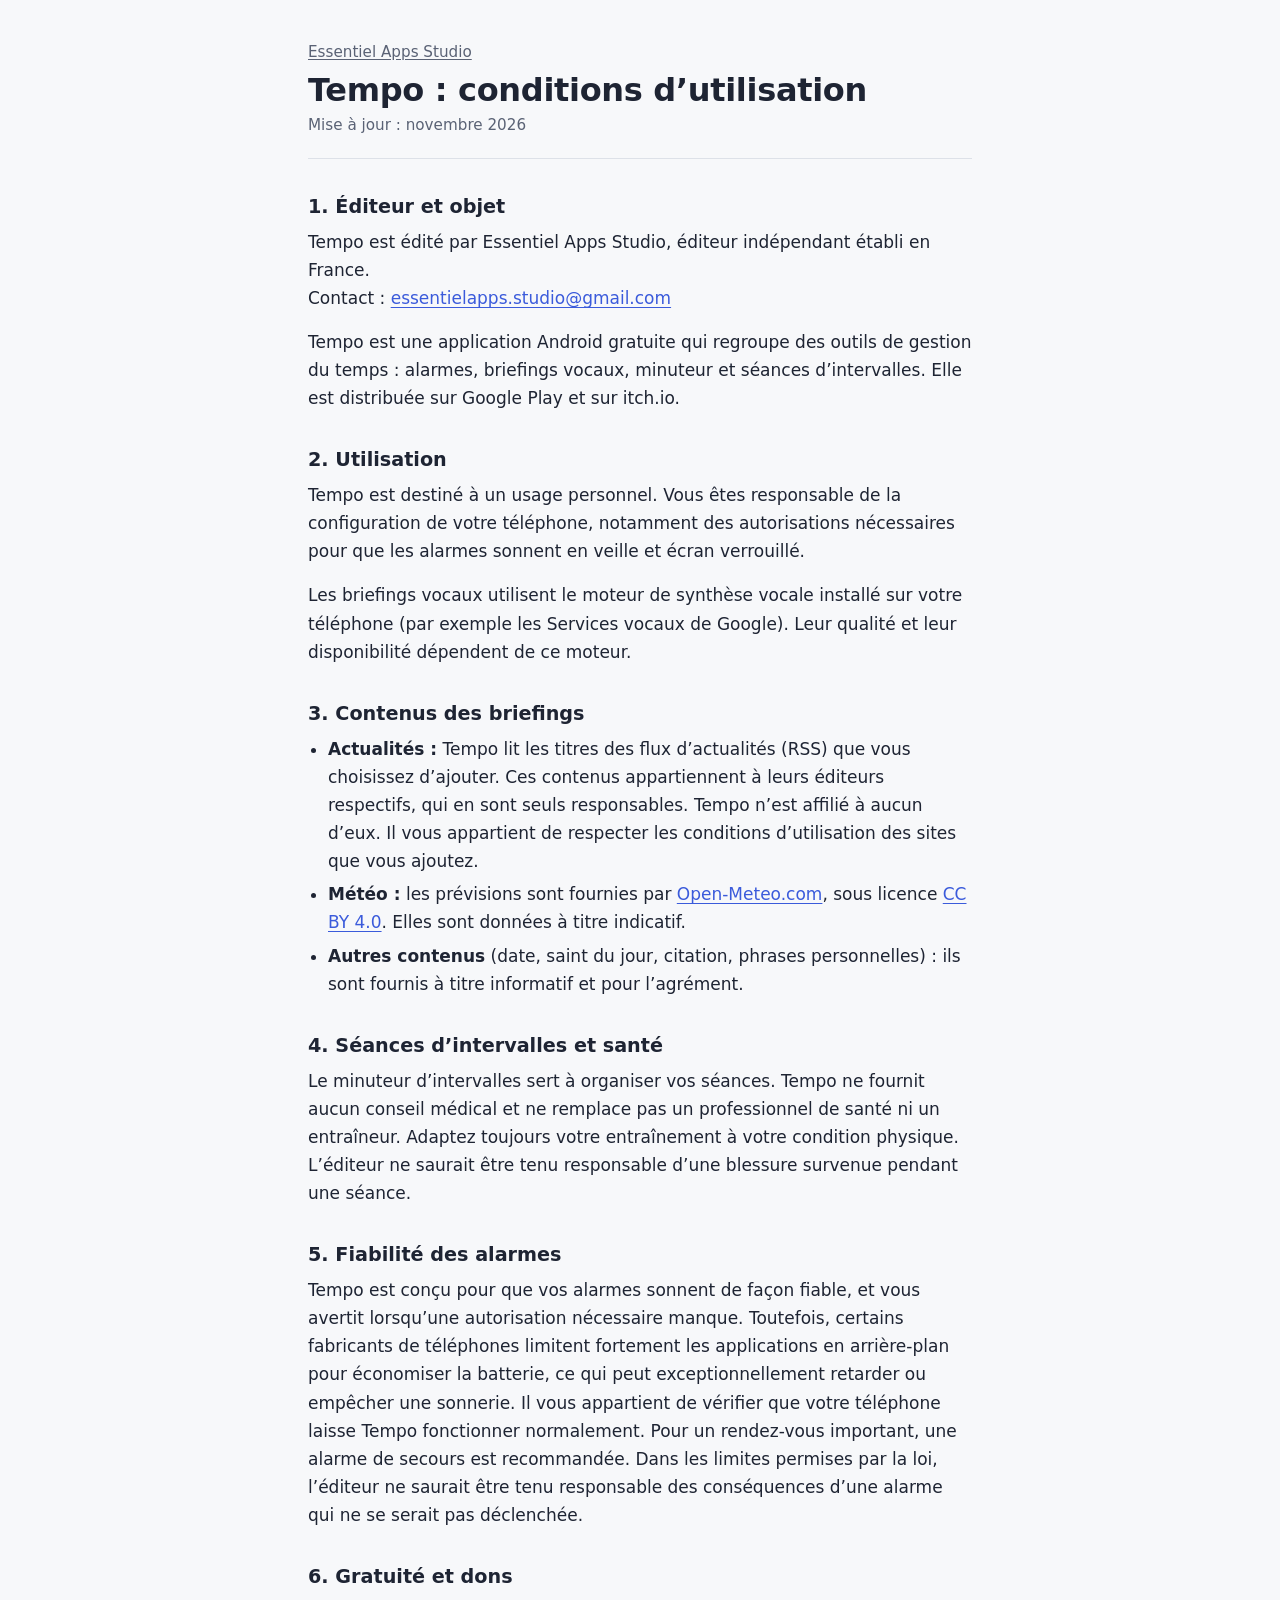
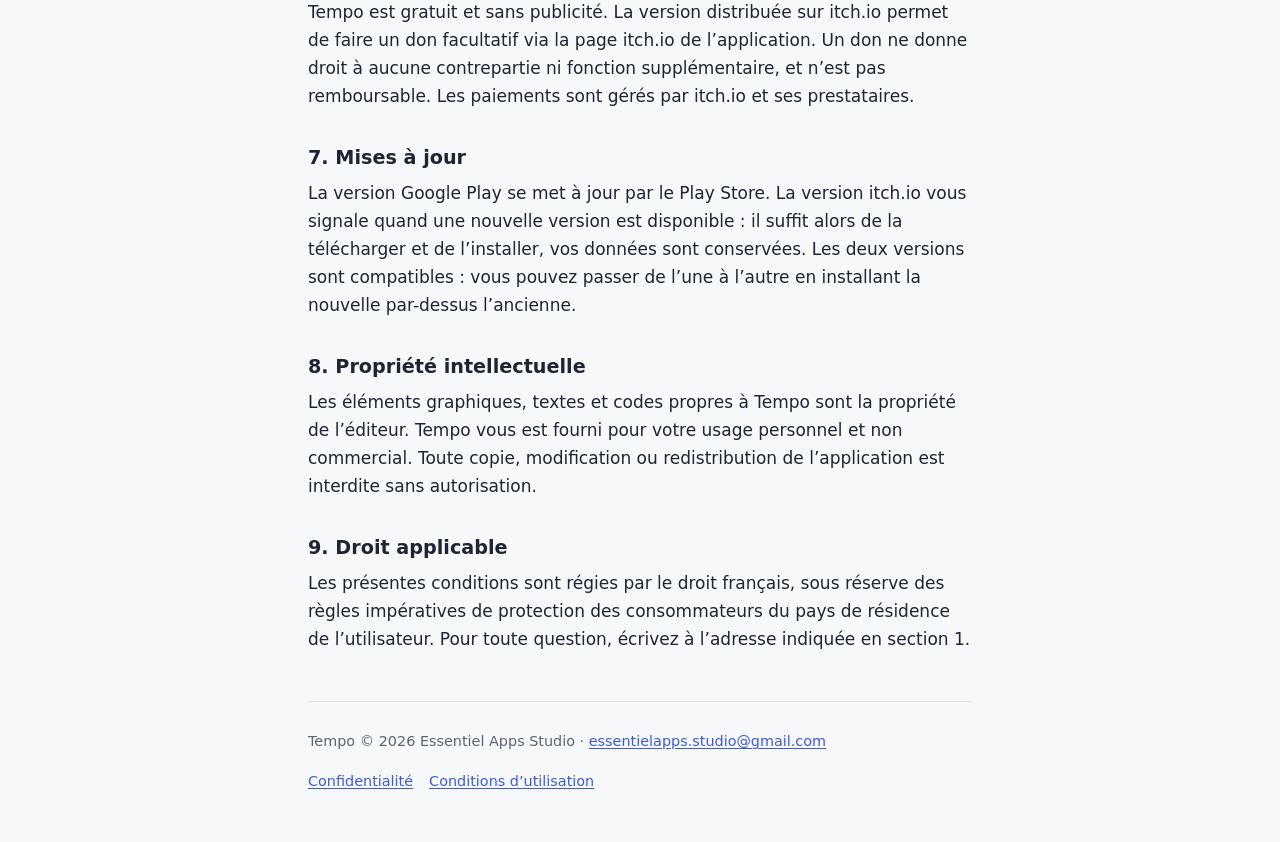
==== tempo/conditions.html @ 18cca5b2 "Add files via upload" ====
<!DOCTYPE html>
<html lang="fr">
<head>
<meta charset="utf-8">
<meta name="viewport" content="width=device-width, initial-scale=1">
<title>Tempo – Conditions d’utilisation</title>
<meta name="description" content="Conditions d’utilisation de l’application Tempo, éditée par Essentiel Apps Studio.">
<link rel="stylesheet" href="../style.css">
</head>
<body>
<main class="page">
<header class="entete">
  <p class="studio"><a href="../">Essentiel Apps Studio</a></p>
  <h1>Tempo : conditions d’utilisation</h1>
  <p class="maj">Mise à jour : novembre 2026</p>
</header>

<h2>1. Éditeur et objet</h2>
<p>Tempo est édité par Essentiel Apps Studio, éditeur indépendant établi en France.<br>
Contact : <a href="mailto:essentielapps.studio@gmail.com">essentielapps.studio@gmail.com</a></p>
<p>Tempo est une application Android gratuite qui regroupe des outils de gestion du temps : alarmes, briefings vocaux, minuteur et séances d’intervalles. Elle est distribuée sur Google Play et sur itch.io.</p>

<h2>2. Utilisation</h2>
<p>Tempo est destiné à un usage personnel. Vous êtes responsable de la configuration de votre téléphone, notamment des autorisations nécessaires pour que les alarmes sonnent en veille et écran verrouillé.</p>
<p>Les briefings vocaux utilisent le moteur de synthèse vocale installé sur votre téléphone (par exemple les Services vocaux de Google). Leur qualité et leur disponibilité dépendent de ce moteur.</p>

<h2>3. Contenus des briefings</h2>
<ul>
  <li><strong>Actualités :</strong> Tempo lit les titres des flux d’actualités (RSS) que vous choisissez d’ajouter. Ces contenus appartiennent à leurs éditeurs respectifs, qui en sont seuls responsables. Tempo n’est affilié à aucun d’eux. Il vous appartient de respecter les conditions d’utilisation des sites que vous ajoutez.</li>
  <li><strong>Météo :</strong> les prévisions sont fournies par <a href="https://open-meteo.com/">Open-Meteo.com</a>, sous licence <a href="https://creativecommons.org/licenses/by/4.0/deed.fr">CC BY 4.0</a>. Elles sont données à titre indicatif.</li>
  <li><strong>Autres contenus</strong> (date, saint du jour, citation, phrases personnelles) : ils sont fournis à titre informatif et pour l’agrément.</li>
</ul>

<h2>4. Séances d’intervalles et santé</h2>
<p>Le minuteur d’intervalles sert à organiser vos séances. Tempo ne fournit aucun conseil médical et ne remplace pas un professionnel de santé ni un entraîneur. Adaptez toujours votre entraînement à votre condition physique. L’éditeur ne saurait être tenu responsable d’une blessure survenue pendant une séance.</p>

<h2>5. Fiabilité des alarmes</h2>
<p>Tempo est conçu pour que vos alarmes sonnent de façon fiable, et vous avertit lorsqu’une autorisation nécessaire manque. Toutefois, certains fabricants de téléphones limitent fortement les applications en arrière-plan pour économiser la batterie, ce qui peut exceptionnellement retarder ou empêcher une sonnerie. Il vous appartient de vérifier que votre téléphone laisse Tempo fonctionner normalement. Pour un rendez-vous important, une alarme de secours est recommandée. Dans les limites permises par la loi, l’éditeur ne saurait être tenu responsable des conséquences d’une alarme qui ne se serait pas déclenchée.</p>

<h2>6. Gratuité et dons</h2>
<p>Tempo est gratuit et sans publicité. La version distribuée sur itch.io permet de faire un don facultatif via la page itch.io de l’application. Un don ne donne droit à aucune contrepartie ni fonction supplémentaire, et n’est pas remboursable. Les paiements sont gérés par itch.io et ses prestataires.</p>

<h2>7. Mises à jour</h2>
<p>La version Google Play se met à jour par le Play Store. La version itch.io vous signale quand une nouvelle version est disponible : il suffit alors de la télécharger et de l’installer, vos données sont conservées. Les deux versions sont compatibles : vous pouvez passer de l’une à l’autre en installant la nouvelle par-dessus l’ancienne.</p>

<h2>8. Propriété intellectuelle</h2>
<p>Les éléments graphiques, textes et codes propres à Tempo sont la propriété de l’éditeur. Tempo vous est fourni pour votre usage personnel et non commercial. Toute copie, modification ou redistribution de l’application est interdite sans autorisation.</p>

<h2>9. Droit applicable</h2>
<p>Les présentes conditions sont régies par le droit français, sous réserve des règles impératives de protection des consommateurs du pays de résidence de l’utilisateur. Pour toute question, écrivez à l’adresse indiquée en section 1.</p>

<footer>
  <p>Tempo © 2026 Essentiel Apps Studio · <a href="mailto:essentielapps.studio@gmail.com">essentielapps.studio@gmail.com</a></p>
  <nav><a href="confidentialite.html">Confidentialité</a><a href="conditions.html">Conditions d’utilisation</a></nav>
</footer>
</main>
</body>
</html>
---- style.css ----
:root{
  --fond:#F7F8FA; --surface:#FFFFFF; --texte:#1E2433; --texte-doux:#5A6275;
  --accent:#3B5BDB; --filet:#DDE1E8;
  color-scheme:light;
}
@media (prefers-color-scheme:dark){
  :root{
    --fond:#12151C; --surface:#1A1F29; --texte:#E6E9EF; --texte-doux:#A3AABA;
    --accent:#8CA4FF; --filet:#2C3342;
    color-scheme:dark;
  }
}
*{box-sizing:border-box}
html{-webkit-text-size-adjust:100%}
body{
  margin:0; background:var(--fond); color:var(--texte);
  font-family:system-ui,-apple-system,"Segoe UI",Roboto,"Helvetica Neue",Arial,sans-serif;
  font-size:1.0625rem; line-height:1.65;
}
.page{max-width:44rem; margin:0 auto; padding:2.5rem 1.25rem 3rem}
header.entete{border-bottom:1px solid var(--filet); padding-bottom:1.25rem; margin-bottom:2rem}
.studio{margin:0; color:var(--texte-doux); font-size:.95rem}
.studio a{color:inherit}
h1{font-size:2rem; line-height:1.2; margin:.35rem 0 .25rem; font-weight:700; letter-spacing:-.01em}
.maj{margin:0; color:var(--texte-doux); font-size:.95rem}
h2{font-size:1.2rem; margin:2.25rem 0 .5rem; line-height:1.3}
p,ul{margin:.5rem 0 1rem}
ul{padding-left:1.25rem}
li{margin:.35rem 0}
strong{font-weight:650}
a{color:var(--accent); text-underline-offset:.15em}
a:focus-visible{outline:2px solid var(--accent); outline-offset:2px; border-radius:2px}
.encadre{background:var(--surface); border:1px solid var(--filet); border-radius:10px; padding:1rem 1.25rem; margin:1.25rem 0}
footer{margin-top:3rem; padding-top:1.25rem; border-top:1px solid var(--filet); color:var(--texte-doux); font-size:.9rem}
footer nav a{margin-right:1rem}
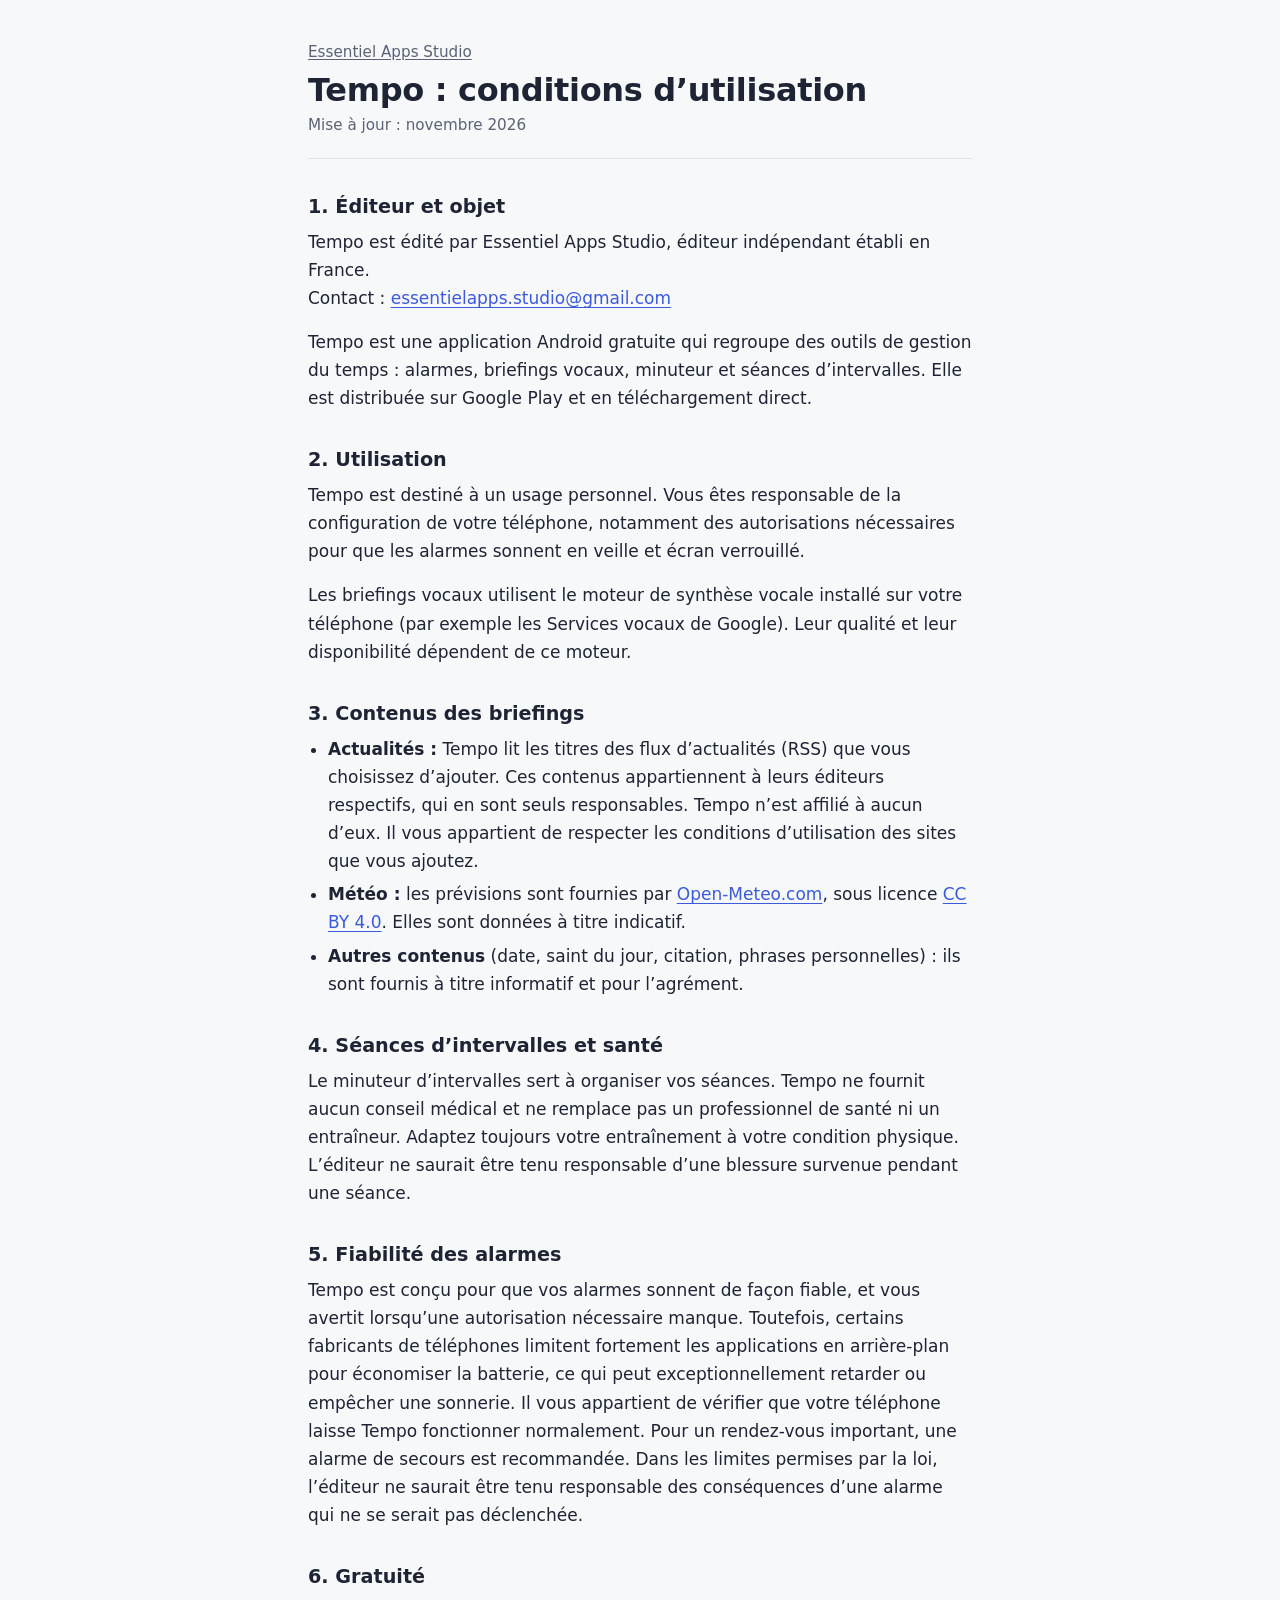
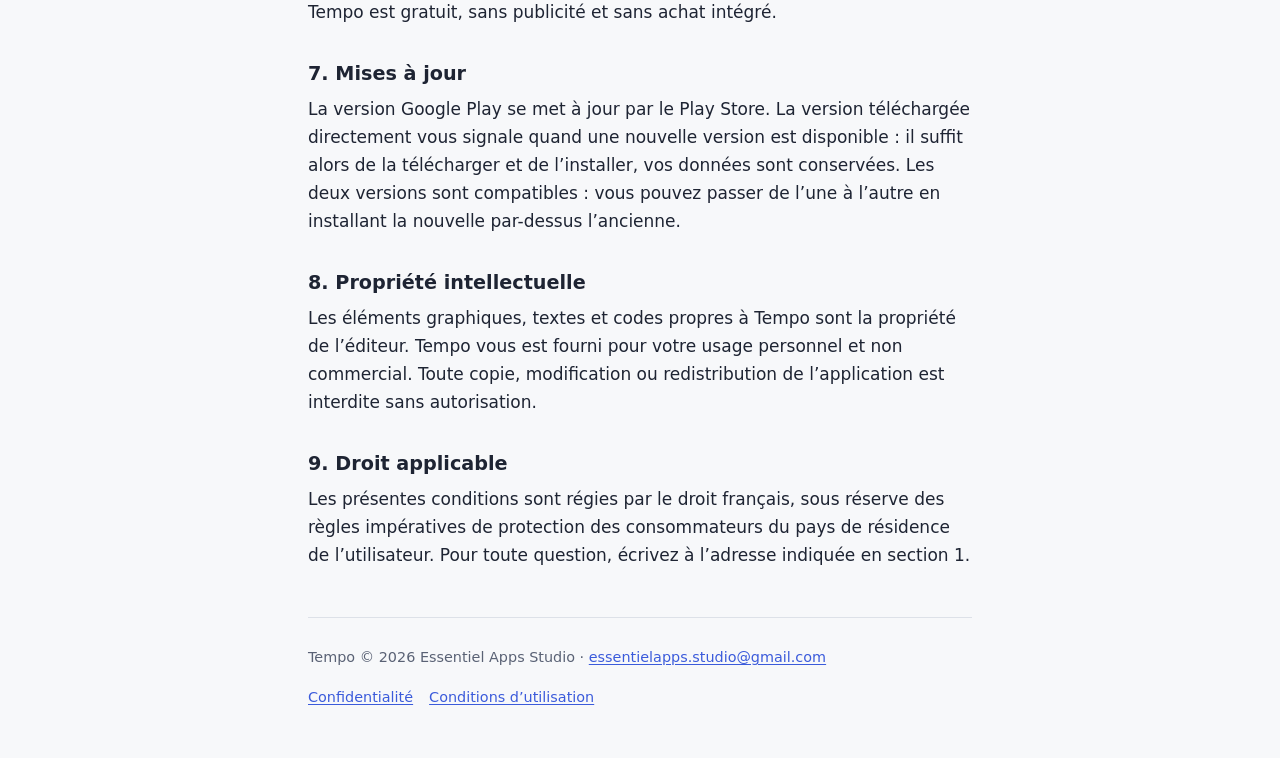
==== commit d42963c1: "Add files via upload" ====
--- a/tempo/conditions.html
+++ b/tempo/conditions.html
@@ -18,7 +18,7 @@
 <h2>1. Éditeur et objet</h2>
 <p>Tempo est édité par Essentiel Apps Studio, éditeur indépendant établi en France.<br>
 Contact : <a href="mailto:essentielapps.studio@gmail.com">essentielapps.studio@gmail.com</a></p>
-<p>Tempo est une application Android gratuite qui regroupe des outils de gestion du temps : alarmes, briefings vocaux, minuteur et séances d’intervalles. Elle est distribuée sur Google Play et sur itch.io.</p>
+<p>Tempo est une application Android gratuite qui regroupe des outils de gestion du temps : alarmes, briefings vocaux, minuteur et séances d’intervalles. Elle est distribuée sur Google Play et en téléchargement direct.</p>
 
 <h2>2. Utilisation</h2>
 <p>Tempo est destiné à un usage personnel. Vous êtes responsable de la configuration de votre téléphone, notamment des autorisations nécessaires pour que les alarmes sonnent en veille et écran verrouillé.</p>
@@ -37,11 +37,11 @@
 <h2>5. Fiabilité des alarmes</h2>
 <p>Tempo est conçu pour que vos alarmes sonnent de façon fiable, et vous avertit lorsqu’une autorisation nécessaire manque. Toutefois, certains fabricants de téléphones limitent fortement les applications en arrière-plan pour économiser la batterie, ce qui peut exceptionnellement retarder ou empêcher une sonnerie. Il vous appartient de vérifier que votre téléphone laisse Tempo fonctionner normalement. Pour un rendez-vous important, une alarme de secours est recommandée. Dans les limites permises par la loi, l’éditeur ne saurait être tenu responsable des conséquences d’une alarme qui ne se serait pas déclenchée.</p>
 
-<h2>6. Gratuité et dons</h2>
-<p>Tempo est gratuit et sans publicité. La version distribuée sur itch.io permet de faire un don facultatif via la page itch.io de l’application. Un don ne donne droit à aucune contrepartie ni fonction supplémentaire, et n’est pas remboursable. Les paiements sont gérés par itch.io et ses prestataires.</p>
+<h2>6. Gratuité</h2>
+<p>Tempo est gratuit, sans publicité et sans achat intégré.</p>
 
 <h2>7. Mises à jour</h2>
-<p>La version Google Play se met à jour par le Play Store. La version itch.io vous signale quand une nouvelle version est disponible : il suffit alors de la télécharger et de l’installer, vos données sont conservées. Les deux versions sont compatibles : vous pouvez passer de l’une à l’autre en installant la nouvelle par-dessus l’ancienne.</p>
+<p>La version Google Play se met à jour par le Play Store. La version téléchargée directement vous signale quand une nouvelle version est disponible : il suffit alors de la télécharger et de l’installer, vos données sont conservées. Les deux versions sont compatibles : vous pouvez passer de l’une à l’autre en installant la nouvelle par-dessus l’ancienne.</p>
 
 <h2>8. Propriété intellectuelle</h2>
 <p>Les éléments graphiques, textes et codes propres à Tempo sont la propriété de l’éditeur. Tempo vous est fourni pour votre usage personnel et non commercial. Toute copie, modification ou redistribution de l’application est interdite sans autorisation.</p>
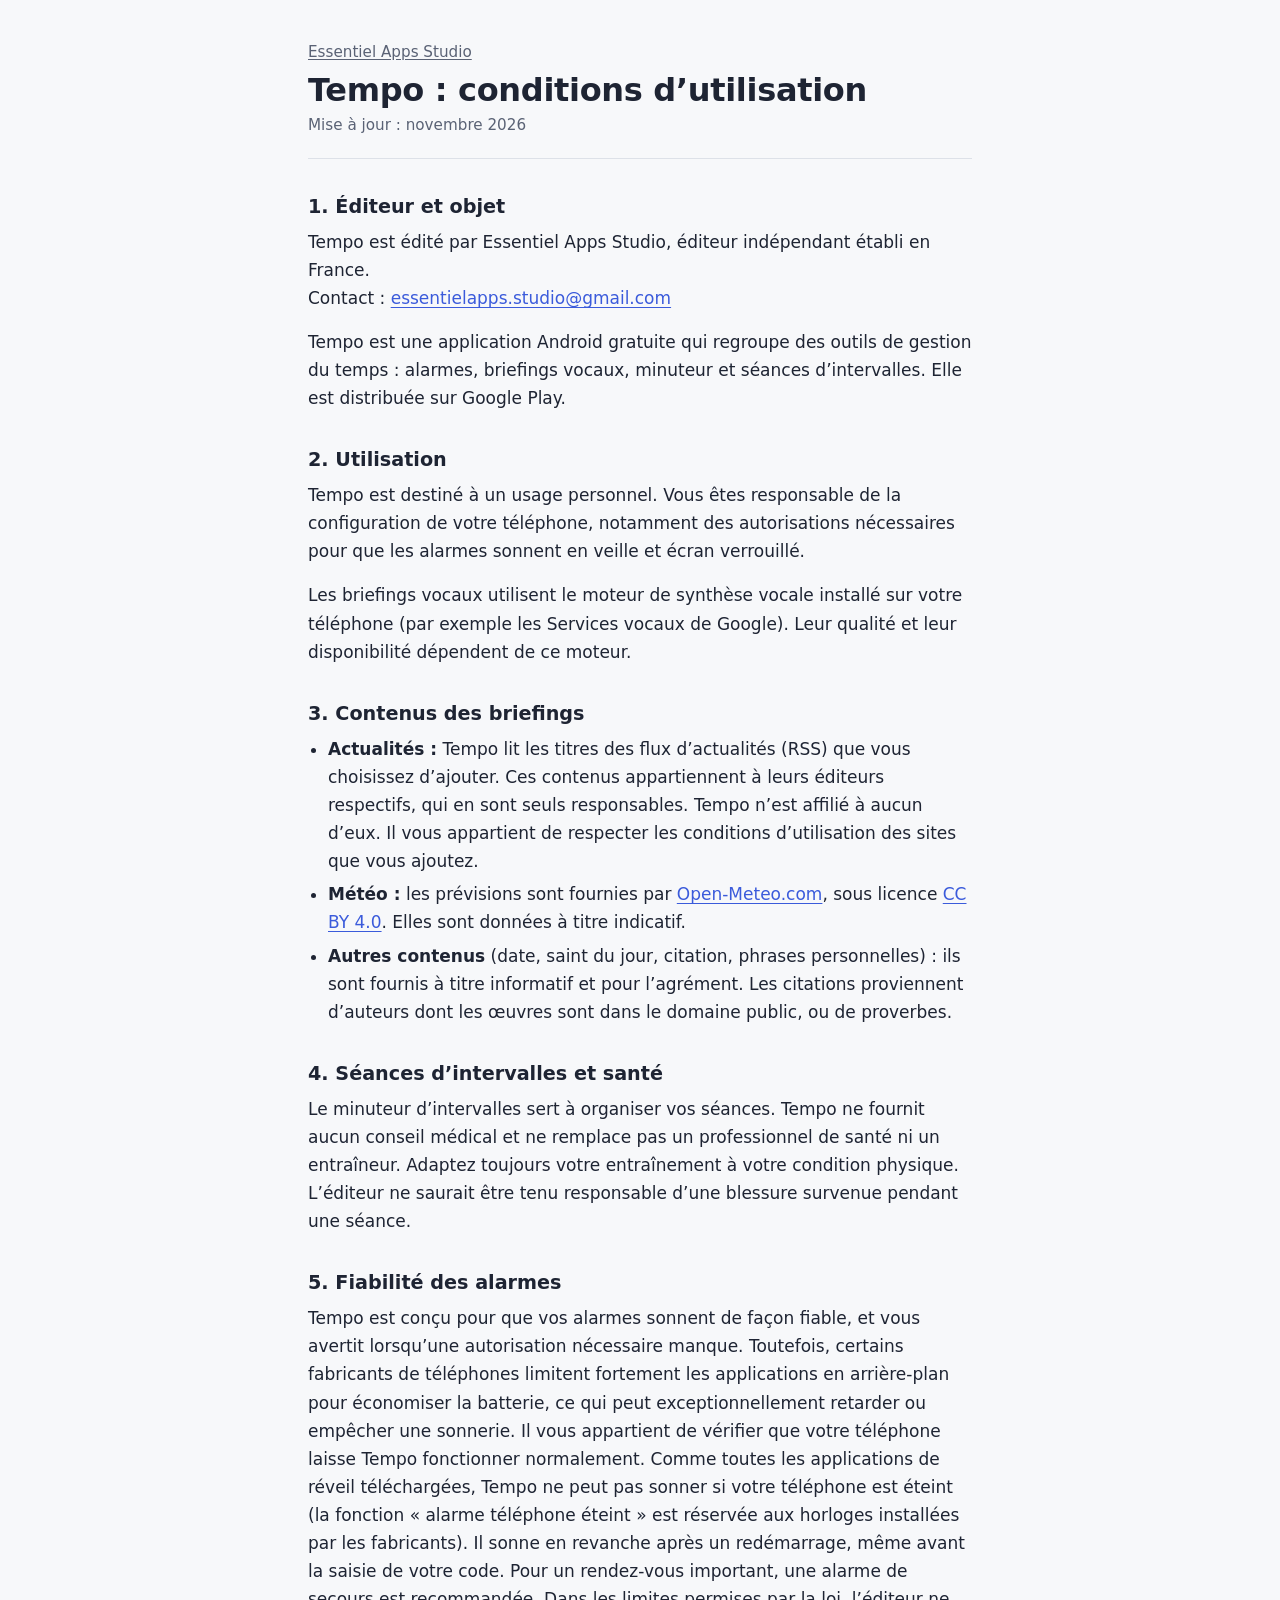
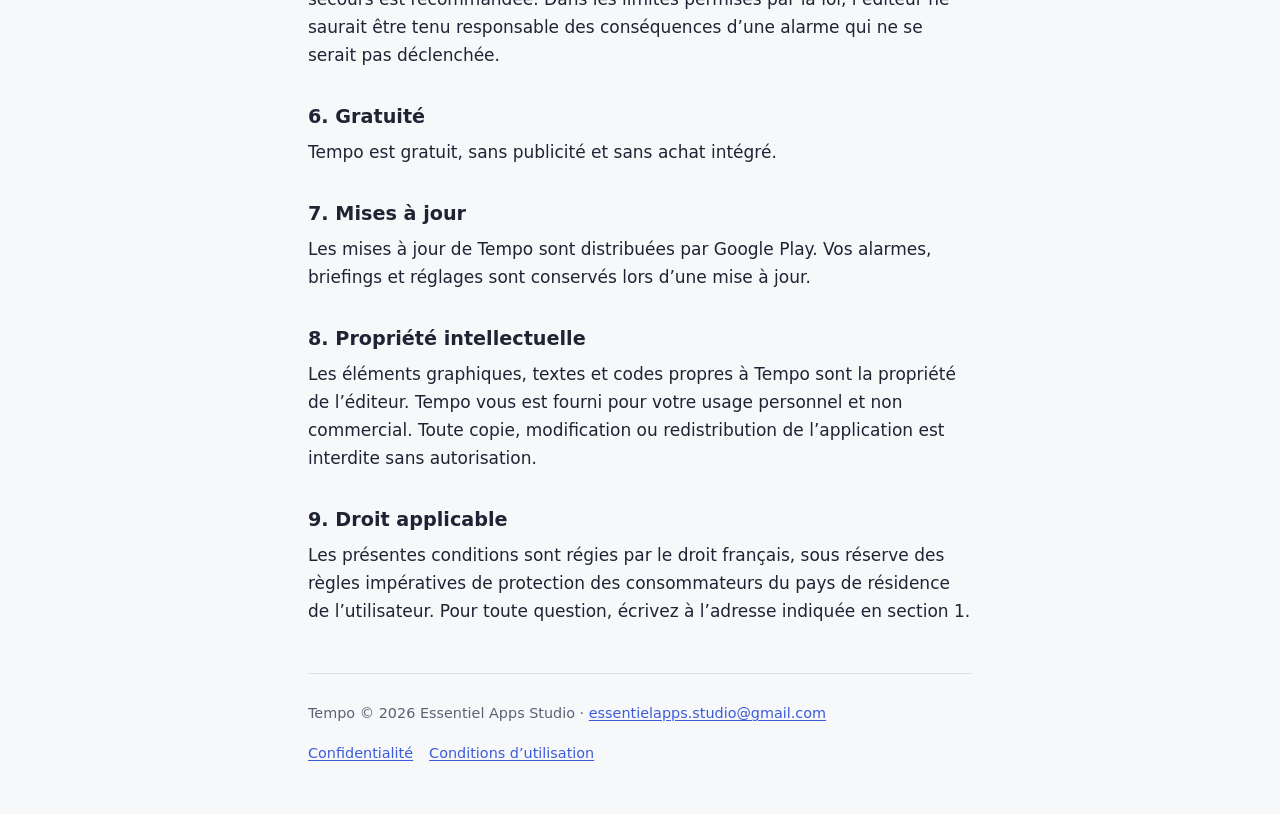
==== commit a8860816: "Add files via upload" ====
--- a/tempo/conditions.html
+++ b/tempo/conditions.html
@@ -18,7 +18,7 @@
 <h2>1. Éditeur et objet</h2>
 <p>Tempo est édité par Essentiel Apps Studio, éditeur indépendant établi en France.<br>
 Contact : <a href="mailto:essentielapps.studio@gmail.com">essentielapps.studio@gmail.com</a></p>
-<p>Tempo est une application Android gratuite qui regroupe des outils de gestion du temps : alarmes, briefings vocaux, minuteur et séances d’intervalles. Elle est distribuée sur Google Play et en téléchargement direct.</p>
+<p>Tempo est une application Android gratuite qui regroupe des outils de gestion du temps : alarmes, briefings vocaux, minuteur et séances d’intervalles. Elle est distribuée sur Google Play.</p>
 
 <h2>2. Utilisation</h2>
 <p>Tempo est destiné à un usage personnel. Vous êtes responsable de la configuration de votre téléphone, notamment des autorisations nécessaires pour que les alarmes sonnent en veille et écran verrouillé.</p>
@@ -28,20 +28,20 @@
 <ul>
   <li><strong>Actualités :</strong> Tempo lit les titres des flux d’actualités (RSS) que vous choisissez d’ajouter. Ces contenus appartiennent à leurs éditeurs respectifs, qui en sont seuls responsables. Tempo n’est affilié à aucun d’eux. Il vous appartient de respecter les conditions d’utilisation des sites que vous ajoutez.</li>
   <li><strong>Météo :</strong> les prévisions sont fournies par <a href="https://open-meteo.com/">Open-Meteo.com</a>, sous licence <a href="https://creativecommons.org/licenses/by/4.0/deed.fr">CC BY 4.0</a>. Elles sont données à titre indicatif.</li>
-  <li><strong>Autres contenus</strong> (date, saint du jour, citation, phrases personnelles) : ils sont fournis à titre informatif et pour l’agrément.</li>
+  <li><strong>Autres contenus</strong> (date, saint du jour, citation, phrases personnelles) : ils sont fournis à titre informatif et pour l’agrément. Les citations proviennent d’auteurs dont les œuvres sont dans le domaine public, ou de proverbes.</li>
 </ul>
 
 <h2>4. Séances d’intervalles et santé</h2>
 <p>Le minuteur d’intervalles sert à organiser vos séances. Tempo ne fournit aucun conseil médical et ne remplace pas un professionnel de santé ni un entraîneur. Adaptez toujours votre entraînement à votre condition physique. L’éditeur ne saurait être tenu responsable d’une blessure survenue pendant une séance.</p>
 
 <h2>5. Fiabilité des alarmes</h2>
-<p>Tempo est conçu pour que vos alarmes sonnent de façon fiable, et vous avertit lorsqu’une autorisation nécessaire manque. Toutefois, certains fabricants de téléphones limitent fortement les applications en arrière-plan pour économiser la batterie, ce qui peut exceptionnellement retarder ou empêcher une sonnerie. Il vous appartient de vérifier que votre téléphone laisse Tempo fonctionner normalement. Pour un rendez-vous important, une alarme de secours est recommandée. Dans les limites permises par la loi, l’éditeur ne saurait être tenu responsable des conséquences d’une alarme qui ne se serait pas déclenchée.</p>
+<p>Tempo est conçu pour que vos alarmes sonnent de façon fiable, et vous avertit lorsqu’une autorisation nécessaire manque. Toutefois, certains fabricants de téléphones limitent fortement les applications en arrière-plan pour économiser la batterie, ce qui peut exceptionnellement retarder ou empêcher une sonnerie. Il vous appartient de vérifier que votre téléphone laisse Tempo fonctionner normalement. Comme toutes les applications de réveil téléchargées, Tempo ne peut pas sonner si votre téléphone est éteint (la fonction « alarme téléphone éteint » est réservée aux horloges installées par les fabricants). Il sonne en revanche après un redémarrage, même avant la saisie de votre code. Pour un rendez-vous important, une alarme de secours est recommandée. Dans les limites permises par la loi, l’éditeur ne saurait être tenu responsable des conséquences d’une alarme qui ne se serait pas déclenchée.</p>
 
 <h2>6. Gratuité</h2>
 <p>Tempo est gratuit, sans publicité et sans achat intégré.</p>
 
 <h2>7. Mises à jour</h2>
-<p>La version Google Play se met à jour par le Play Store. La version téléchargée directement vous signale quand une nouvelle version est disponible : il suffit alors de la télécharger et de l’installer, vos données sont conservées. Les deux versions sont compatibles : vous pouvez passer de l’une à l’autre en installant la nouvelle par-dessus l’ancienne.</p>
+<p>Les mises à jour de Tempo sont distribuées par Google Play. Vos alarmes, briefings et réglages sont conservés lors d’une mise à jour.</p>
 
 <h2>8. Propriété intellectuelle</h2>
 <p>Les éléments graphiques, textes et codes propres à Tempo sont la propriété de l’éditeur. Tempo vous est fourni pour votre usage personnel et non commercial. Toute copie, modification ou redistribution de l’application est interdite sans autorisation.</p>
